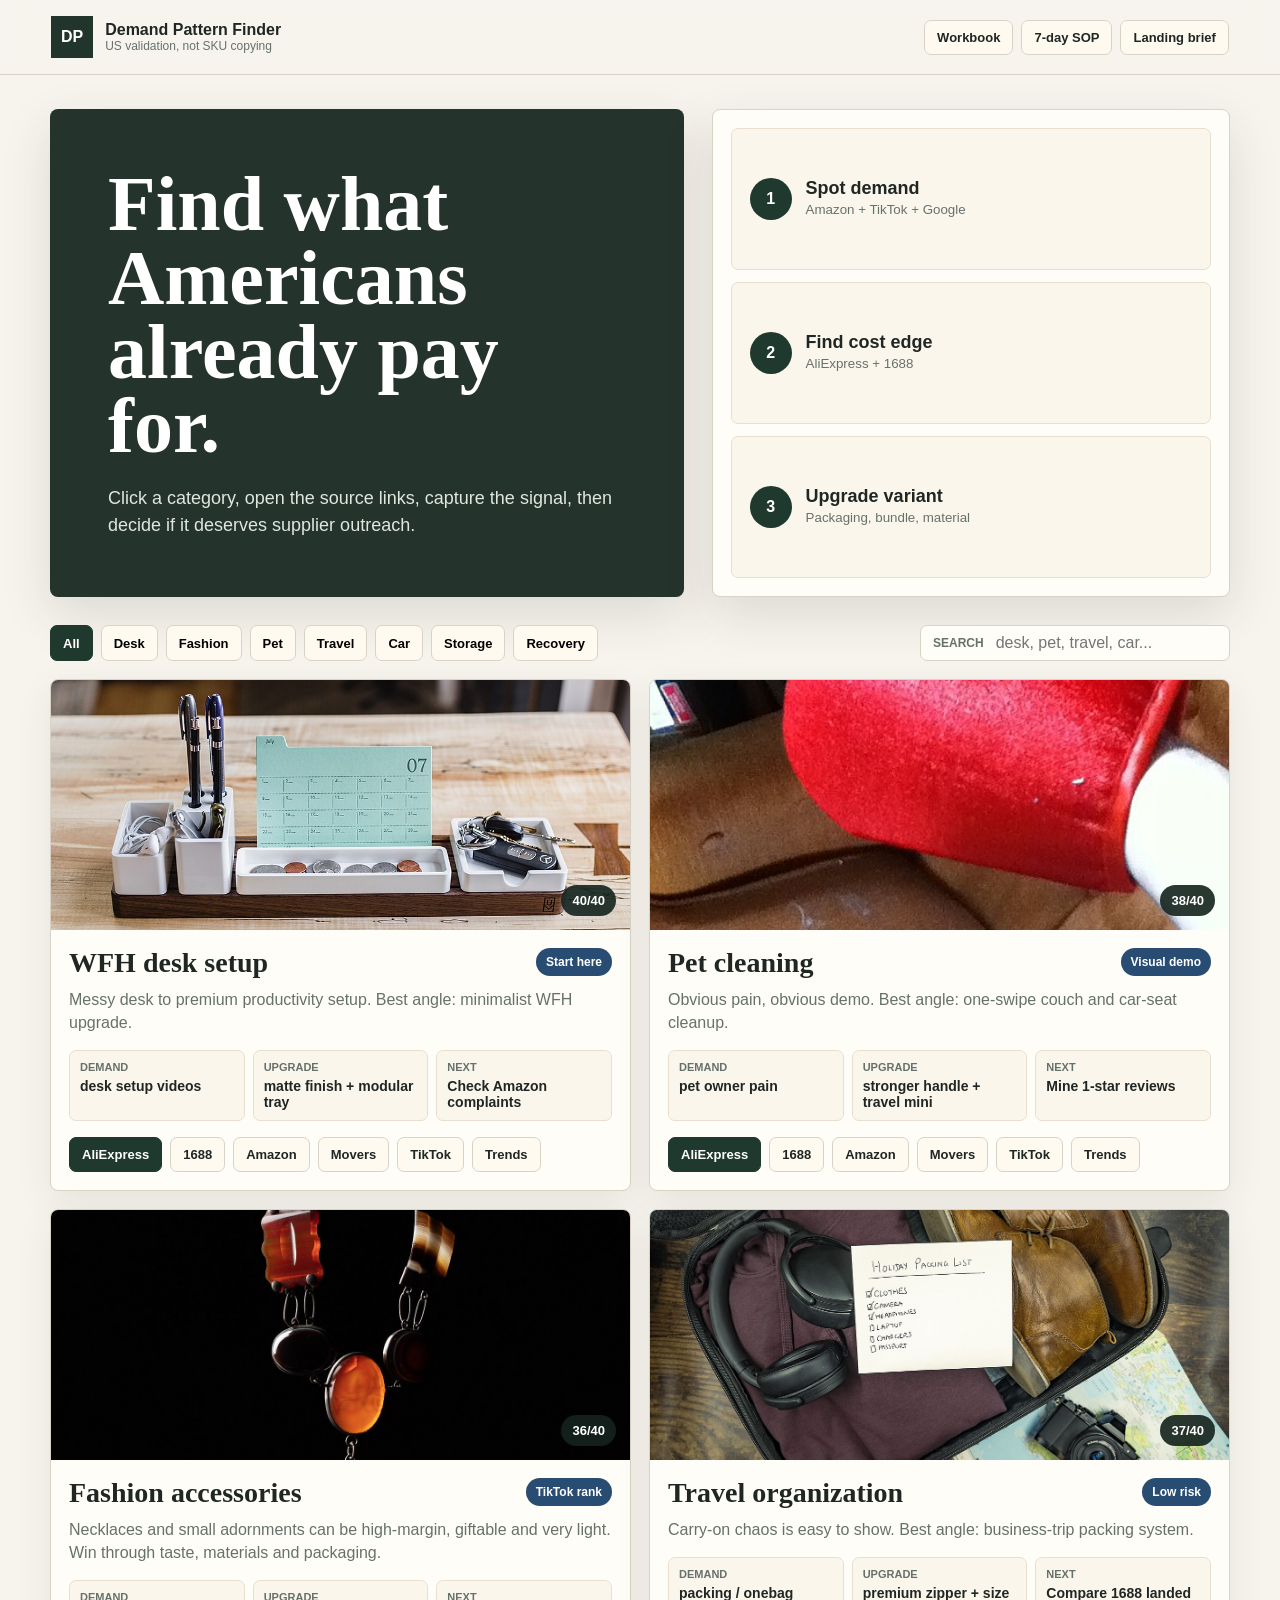
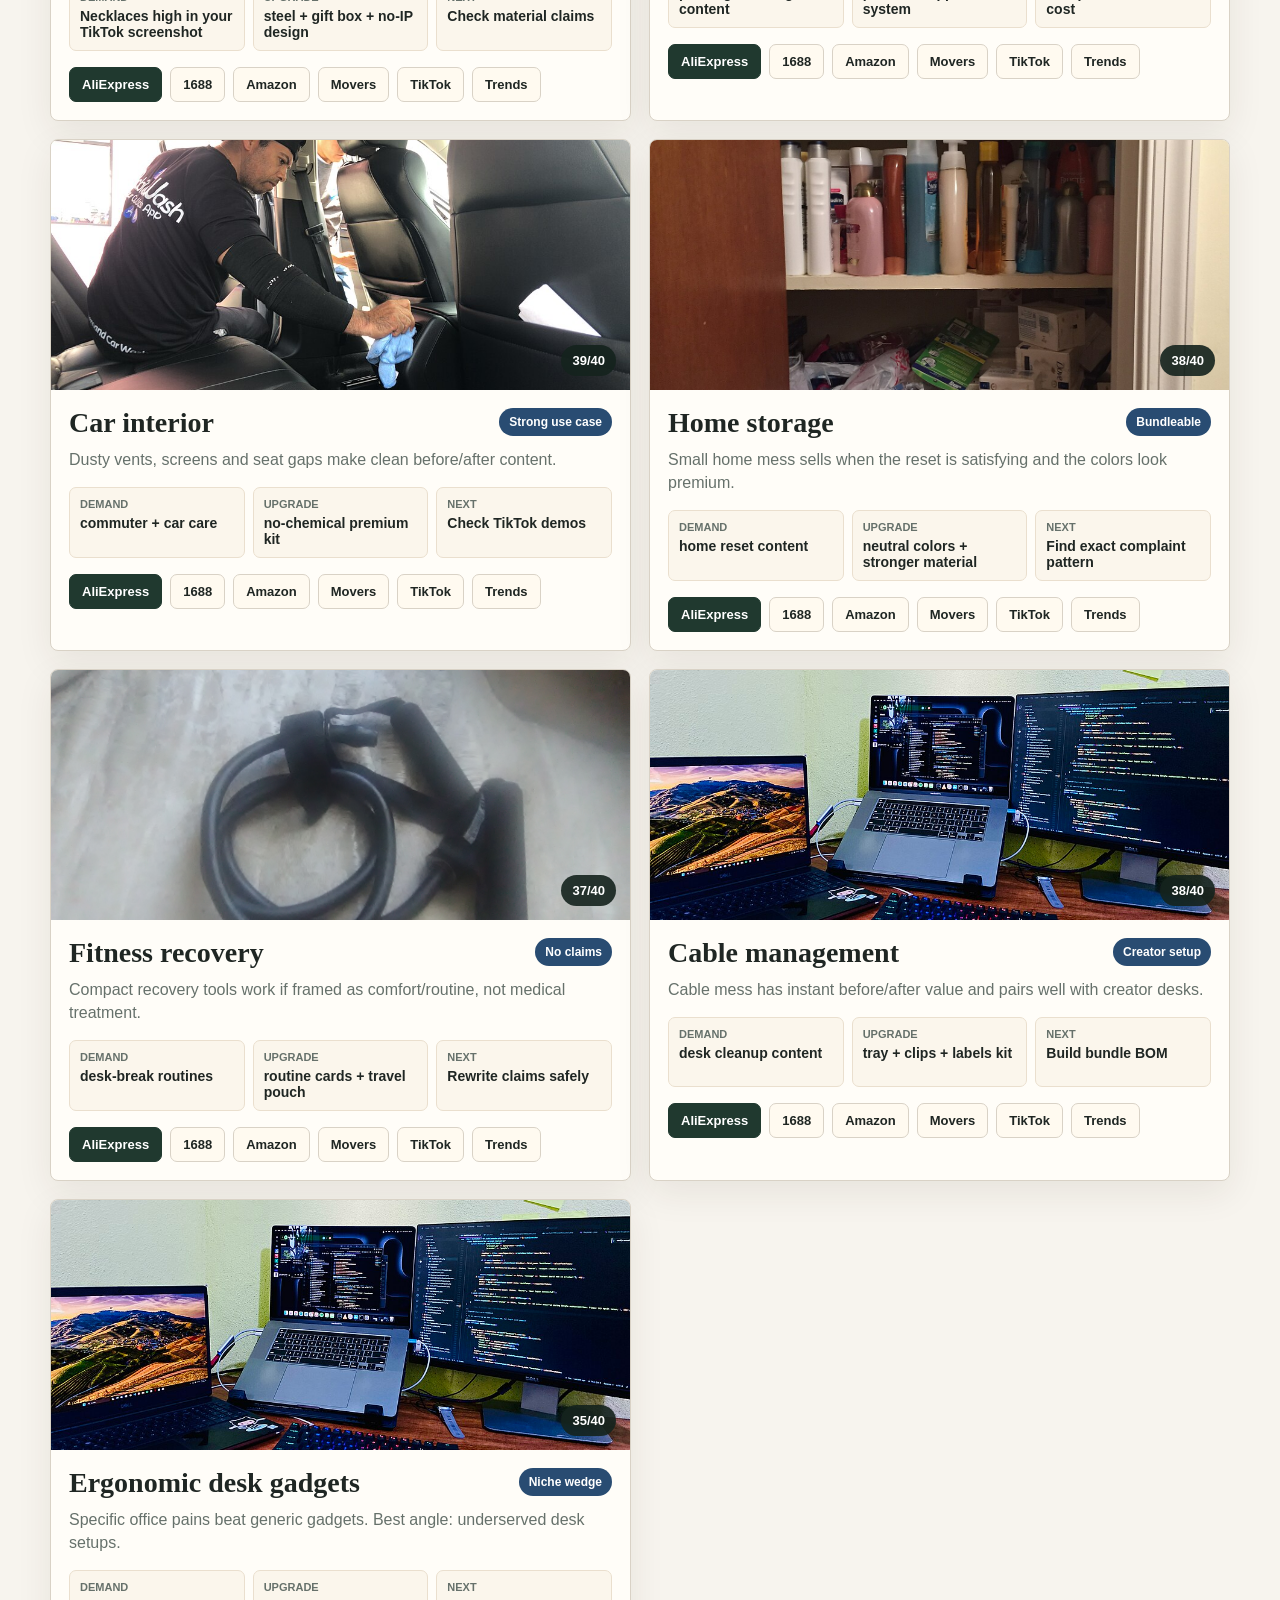
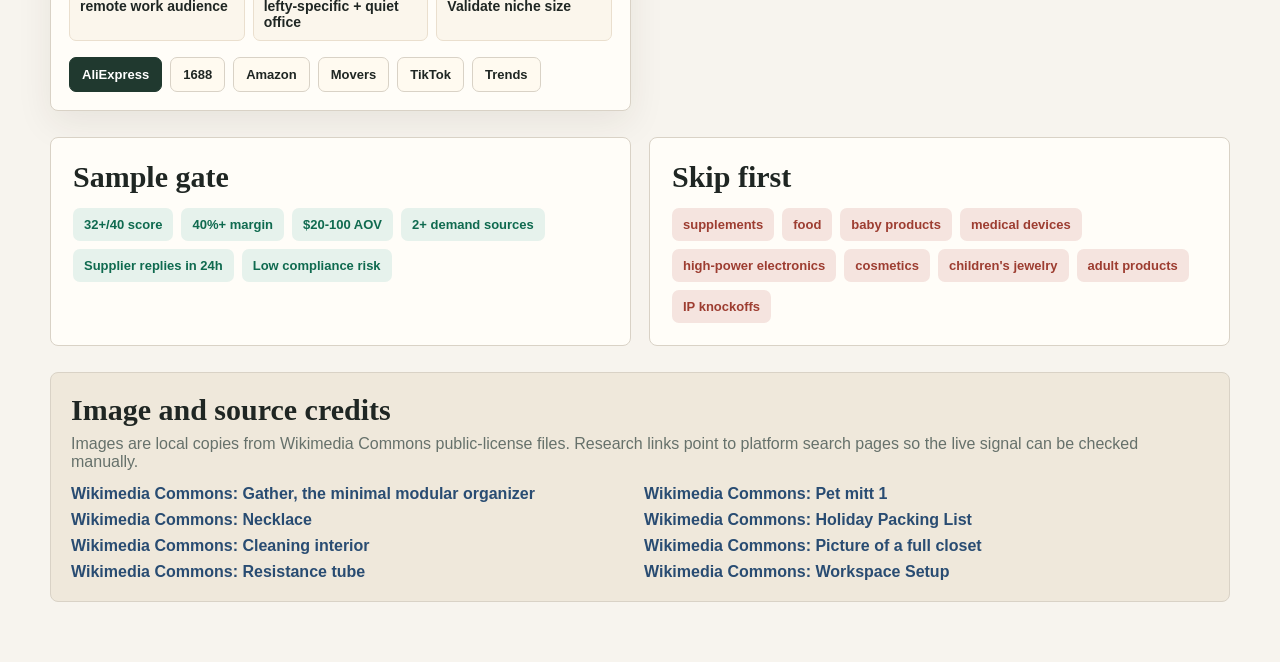
==== visual_index.html @ a7ba9d0c "Build demand pattern finder" ====
<!doctype html>
<html lang="en">
  <head>
    <meta charset="utf-8" />
    <meta name="viewport" content="width=device-width, initial-scale=1" />
    <title>US Demand Pattern Finder</title>
    <link rel="icon" href="./favicon.svg" />
    <link rel="stylesheet" href="./visual_index.css" />
  </head>
  <body>
    <header class="topbar">
      <a class="brand" href="#top" aria-label="US Demand Pattern Finder">
        <span class="brand-mark">DP</span>
        <span>
          <strong>Demand Pattern Finder</strong>
          <small>US validation, not SKU copying</small>
        </span>
      </a>
      <nav class="nav">
        <a href="./us_demand_pattern_validation.xlsx">Workbook</a>
        <a href="./validation_sop.md">7-day SOP</a>
        <a href="./landing_page_and_ads_brief.md">Landing brief</a>
      </nav>
    </header>

    <main id="top">
      <section class="hero">
        <div class="hero-copy">
          <h1>Find what Americans already pay for.</h1>
          <p>Click a category, open the source links, capture the signal, then decide if it deserves supplier outreach.</p>
        </div>
        <div class="hero-panel" aria-label="Three-step workflow">
          <div>
            <span>1</span>
            <strong>Spot demand</strong>
            <small>Amazon + TikTok + Google</small>
          </div>
          <div>
            <span>2</span>
            <strong>Find cost edge</strong>
            <small>AliExpress + 1688</small>
          </div>
          <div>
            <span>3</span>
            <strong>Upgrade variant</strong>
            <small>Packaging, bundle, material</small>
          </div>
        </div>
      </section>

      <section class="controls" aria-label="Category controls">
        <div class="filter-row" id="filters"></div>
        <label class="search-box">
          <span>Search</span>
          <input id="searchInput" type="search" placeholder="desk, pet, travel, car..." />
        </label>
      </section>

      <section class="category-grid" id="categoryGrid" aria-live="polite"></section>

      <section class="split">
        <article class="decision-card">
          <h2>Sample gate</h2>
          <div class="gate-grid">
            <span>32+/40 score</span>
            <span>40%+ margin</span>
            <span>$20-100 AOV</span>
            <span>2+ demand sources</span>
            <span>Supplier replies in 24h</span>
            <span>Low compliance risk</span>
          </div>
        </article>
        <article class="decision-card avoid">
          <h2>Skip first</h2>
          <div class="avoid-list">
            <span>supplements</span>
            <span>food</span>
            <span>baby products</span>
            <span>medical devices</span>
            <span>high-power electronics</span>
            <span>cosmetics</span>
            <span>children's jewelry</span>
            <span>adult products</span>
            <span>IP knockoffs</span>
          </div>
        </article>
      </section>

      <section class="credits">
        <h2>Image and source credits</h2>
        <p>Images are local copies from Wikimedia Commons public-license files. Research links point to platform search pages so the live signal can be checked manually.</p>
        <div id="creditList"></div>
      </section>
    </main>

    <script src="./visual_index.js"></script>
  </body>
</html>
---- visual_index.css ----
:root {
  --bg: #f7f4ee;
  --ink: #1f2623;
  --muted: #66716b;
  --line: #d9d2c6;
  --card: #fffdf8;
  --green: #0f6a4f;
  --blue: #294c72;
  --gold: #c6812c;
  --red: #9d3d31;
  --shadow: 0 18px 50px rgba(45, 37, 24, 0.13);
  font-family: "Avenir Next", "Gill Sans", "Trebuchet MS", sans-serif;
}

* {
  box-sizing: border-box;
}

body {
  margin: 0;
  background: var(--bg);
  color: var(--ink);
}

a {
  color: inherit;
  text-decoration: none;
}

.topbar {
  z-index: 10;
  display: flex;
  align-items: center;
  justify-content: space-between;
  gap: 24px;
  padding: 16px clamp(18px, 4vw, 52px);
  background: rgba(247, 244, 238, 0.92);
  border-bottom: 1px solid var(--line);
  backdrop-filter: blur(14px);
}

.brand {
  display: inline-flex;
  align-items: center;
  gap: 12px;
}

.brand-mark {
  display: grid;
  width: 42px;
  height: 42px;
  place-items: center;
  border: 1px solid #21352d;
  background: #21352d;
  color: #fff;
  font-weight: 800;
  letter-spacing: 0;
}

.brand strong,
.brand small {
  display: block;
}

.brand small {
  color: var(--muted);
  font-size: 12px;
}

.nav {
  display: flex;
  flex-wrap: wrap;
  gap: 8px;
}

.nav a,
.source-link,
.filter-btn {
  border: 1px solid var(--line);
  background: #fffaf0;
  border-radius: 7px;
  padding: 9px 12px;
  font-size: 13px;
  font-weight: 700;
  transition: transform 150ms ease, border-color 150ms ease, background 150ms ease;
}

.nav a:hover,
.source-link:hover,
.filter-btn:hover {
  transform: translateY(-1px);
  border-color: #8d7f69;
  background: #fff4dc;
}

main {
  width: min(1180px, calc(100vw - 32px));
  margin: 0 auto;
  padding: 34px 0 60px;
}

.hero {
  display: grid;
  grid-template-columns: minmax(0, 1.1fr) minmax(320px, 0.9fr);
  gap: 28px;
  align-items: stretch;
  min-height: 310px;
}

.hero-copy {
  display: flex;
  flex-direction: column;
  justify-content: center;
  padding: clamp(28px, 5vw, 58px);
  background: #24332c;
  color: #fff;
  border-radius: 8px;
  box-shadow: var(--shadow);
}

h1,
h2,
h3,
p {
  margin: 0;
}

h1 {
  max-width: 760px;
  font-family: Georgia, "Times New Roman", serif;
  font-size: clamp(42px, 7vw, 78px);
  line-height: 0.95;
  font-weight: 600;
}

.hero-copy p {
  max-width: 520px;
  margin-top: 22px;
  color: #dfe7df;
  font-size: 18px;
  line-height: 1.5;
}

.hero-panel {
  display: grid;
  gap: 12px;
  padding: 18px;
  background: #fffdf8;
  border: 1px solid var(--line);
  border-radius: 8px;
  box-shadow: var(--shadow);
}

.hero-panel div {
  display: grid;
  grid-template-columns: 42px 1fr;
  column-gap: 14px;
  align-content: center;
  padding: 18px;
  border: 1px solid #eadfce;
  background: #fbf6ec;
  border-radius: 7px;
}

.hero-panel span {
  grid-row: span 2;
  display: grid;
  place-items: center;
  width: 42px;
  height: 42px;
  border-radius: 50%;
  background: #20392f;
  color: #fff;
  font-weight: 800;
}

.hero-panel strong {
  font-size: 18px;
}

.hero-panel small {
  color: var(--muted);
}

.controls {
  display: grid;
  grid-template-columns: 1fr minmax(230px, 310px);
  gap: 14px;
  margin: 28px 0 18px;
}

.filter-row {
  display: flex;
  flex-wrap: wrap;
  gap: 8px;
}

.filter-btn {
  cursor: pointer;
}

.filter-btn.active {
  border-color: #20392f;
  background: #20392f;
  color: #fff;
}

.search-box {
  display: grid;
  grid-template-columns: auto 1fr;
  align-items: center;
  gap: 10px;
  padding: 7px 12px;
  border: 1px solid var(--line);
  background: #fffdf8;
  border-radius: 7px;
}

.search-box span {
  color: var(--muted);
  font-size: 12px;
  font-weight: 800;
  text-transform: uppercase;
}

.search-box input {
  width: 100%;
  border: 0;
  outline: 0;
  background: transparent;
  color: var(--ink);
  font: inherit;
}

.category-grid {
  display: grid;
  grid-template-columns: repeat(2, minmax(0, 1fr));
  gap: 18px;
}

.category-card {
  overflow: hidden;
  border: 1px solid var(--line);
  border-radius: 8px;
  background: var(--card);
  box-shadow: 0 12px 36px rgba(45, 37, 24, 0.08);
}

.category-image {
  position: relative;
  height: 250px;
  background: #ddd3c3;
}

.category-image img {
  width: 100%;
  height: 100%;
  object-fit: cover;
  display: block;
}

.score-pill {
  position: absolute;
  right: 14px;
  bottom: 14px;
  padding: 8px 11px;
  border-radius: 999px;
  background: rgba(20, 35, 29, 0.9);
  color: #fff;
  font-size: 13px;
  font-weight: 800;
}

.category-body {
  padding: 18px;
}

.category-topline {
  display: flex;
  justify-content: space-between;
  gap: 12px;
  align-items: start;
}

.category-body h2 {
  font-family: Georgia, "Times New Roman", serif;
  font-size: 28px;
  line-height: 1.05;
}

.category-tag {
  flex: 0 0 auto;
  color: #fff;
  background: var(--blue);
  border-radius: 999px;
  padding: 7px 10px;
  font-size: 12px;
  font-weight: 800;
}

.one-liner {
  margin-top: 10px;
  color: var(--muted);
  line-height: 1.45;
}

.mini-grid {
  display: grid;
  grid-template-columns: repeat(3, 1fr);
  gap: 8px;
  margin-top: 16px;
}

.mini {
  padding: 10px;
  min-height: 70px;
  border: 1px solid #eadfce;
  background: #fbf6ec;
  border-radius: 7px;
}

.mini small {
  display: block;
  color: var(--muted);
  font-size: 11px;
  font-weight: 800;
  text-transform: uppercase;
}

.mini strong {
  display: block;
  margin-top: 5px;
  font-size: 14px;
  line-height: 1.15;
}

.source-links {
  display: flex;
  flex-wrap: wrap;
  gap: 8px;
  margin-top: 16px;
}

.source-link.primary {
  background: #20392f;
  color: #fff;
  border-color: #20392f;
}

.split {
  display: grid;
  grid-template-columns: 1fr 1fr;
  gap: 18px;
  margin-top: 26px;
}

.decision-card {
  padding: 22px;
  border: 1px solid var(--line);
  border-radius: 8px;
  background: #fffdf8;
}

.decision-card h2,
.credits h2 {
  font-family: Georgia, "Times New Roman", serif;
  font-size: 30px;
}

.gate-grid,
.avoid-list {
  display: flex;
  flex-wrap: wrap;
  gap: 8px;
  margin-top: 14px;
}

.gate-grid span,
.avoid-list span {
  padding: 9px 11px;
  border-radius: 7px;
  font-weight: 800;
  font-size: 13px;
}

.gate-grid span {
  background: #e6f2ec;
  color: var(--green);
}

.avoid-list span {
  background: #f5e4df;
  color: var(--red);
}

.credits {
  margin-top: 26px;
  padding: 20px;
  border: 1px solid var(--line);
  border-radius: 8px;
  background: #efe8db;
}

.credits p {
  margin-top: 8px;
  color: var(--muted);
}

#creditList {
  display: grid;
  grid-template-columns: repeat(2, minmax(0, 1fr));
  gap: 8px;
  margin-top: 14px;
}

#creditList a {
  color: var(--blue);
  font-weight: 800;
}

.empty-state {
  grid-column: 1 / -1;
  padding: 30px;
  border: 1px dashed #b7aa97;
  border-radius: 8px;
  background: #fffdf8;
  color: var(--muted);
}

@media (max-width: 860px) {
  .topbar,
  .controls,
  .hero,
  .split,
  .category-grid,
  #creditList {
    grid-template-columns: 1fr;
  }

  .topbar {
    align-items: flex-start;
  }

  .hero-panel {
    min-width: 0;
  }

  .category-image {
    height: 210px;
  }

  .mini-grid {
    grid-template-columns: 1fr;
  }
}
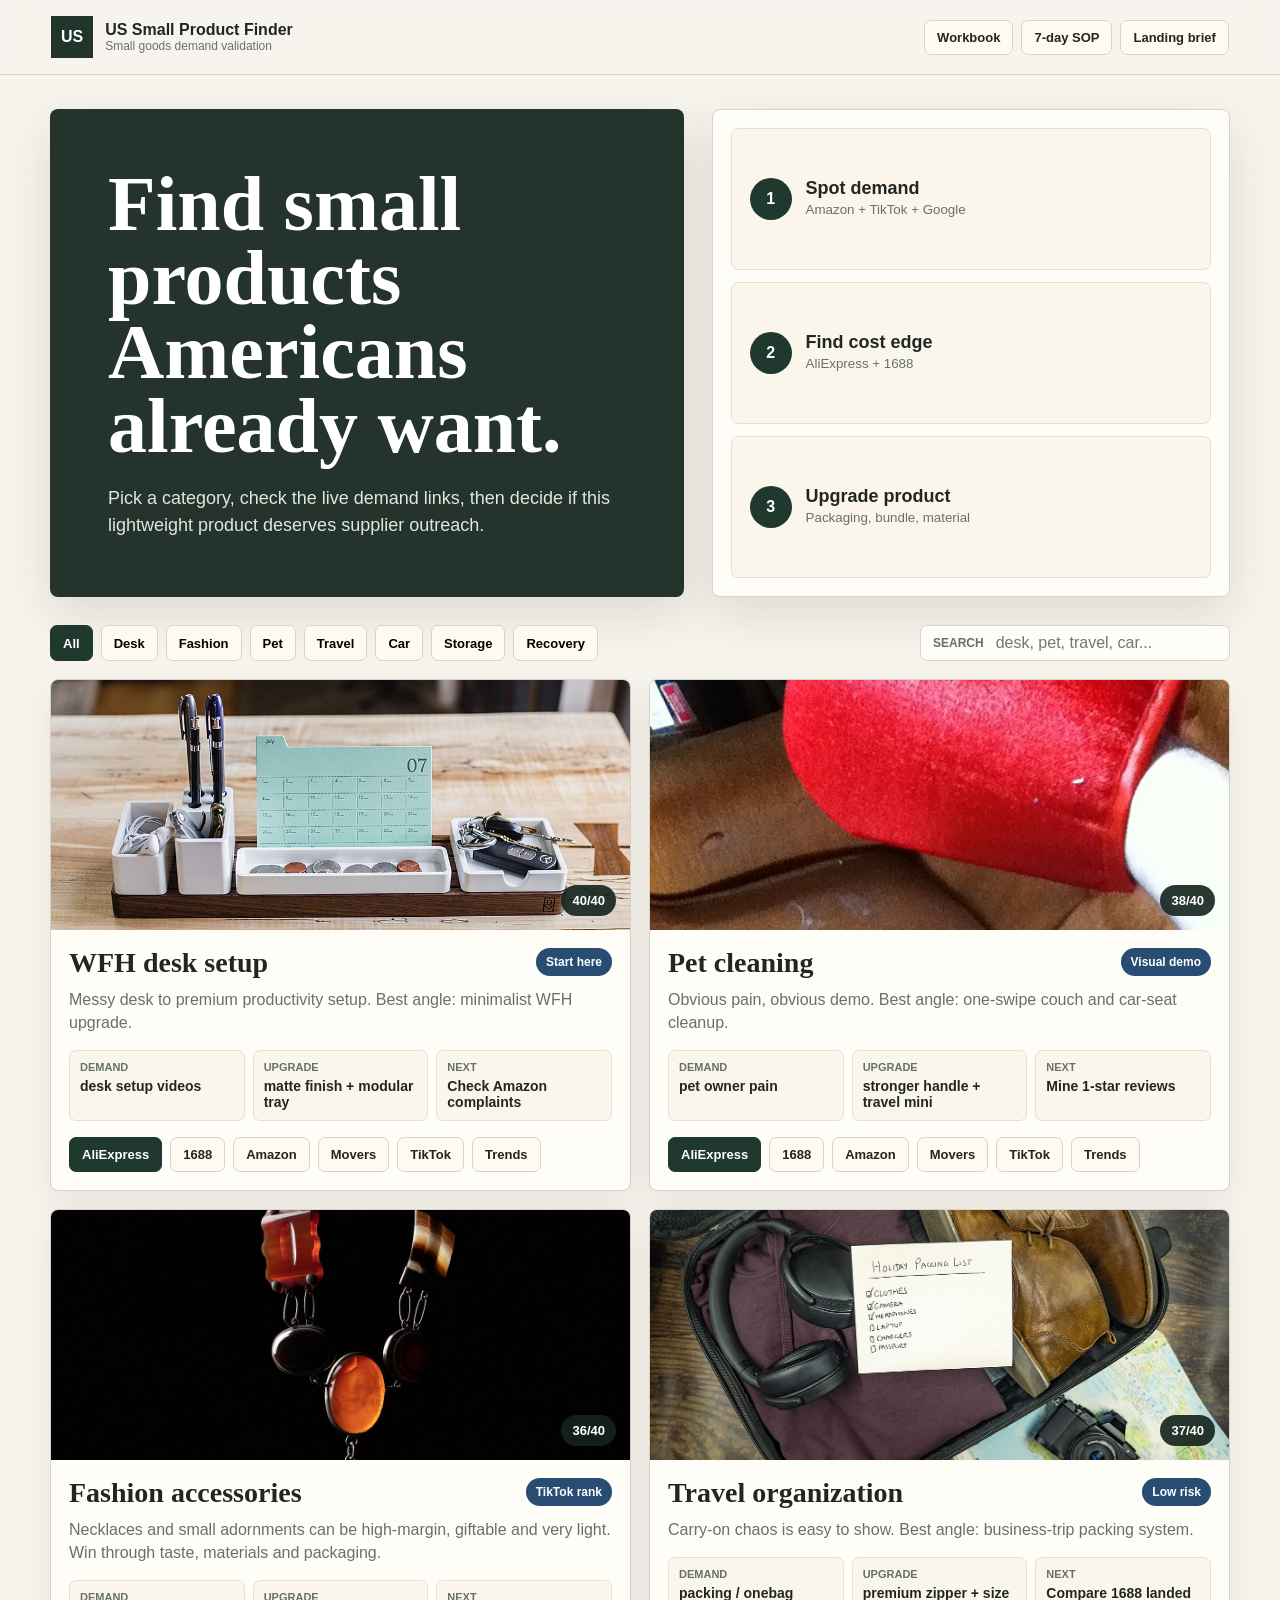
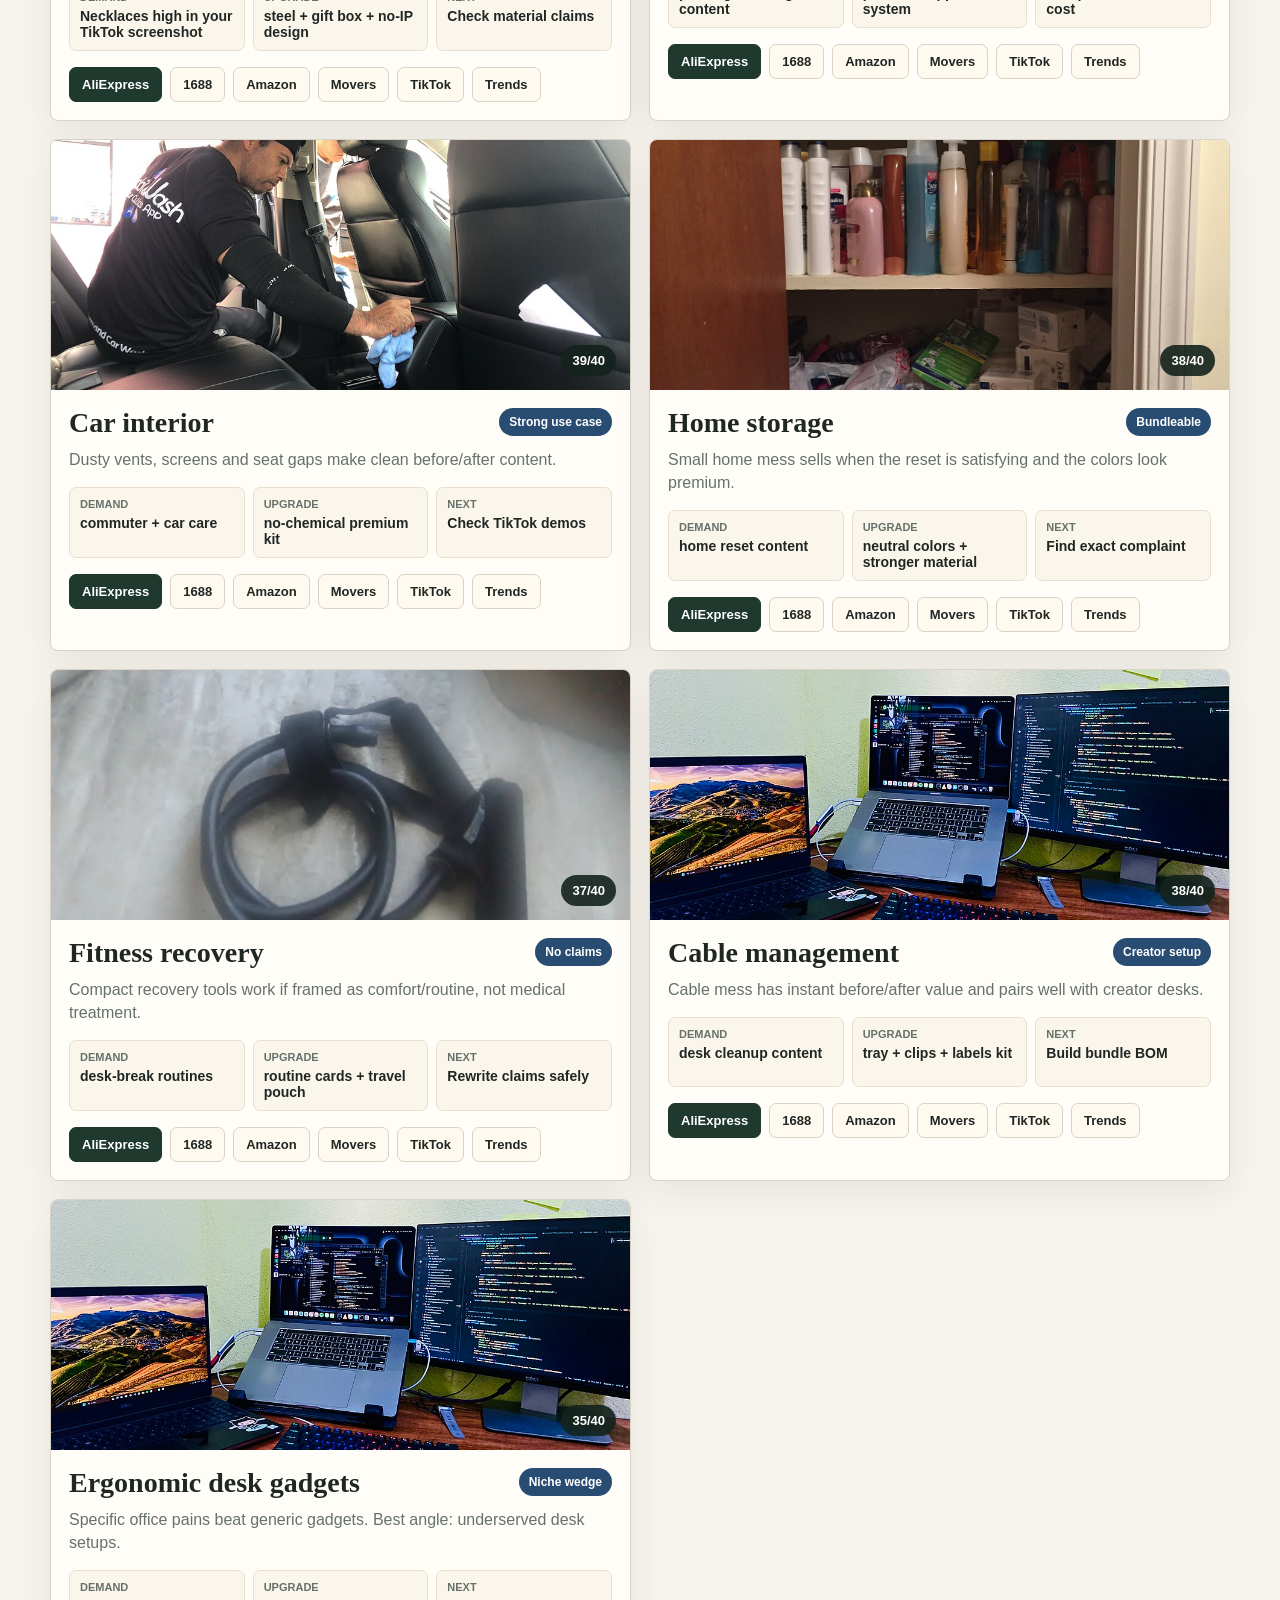
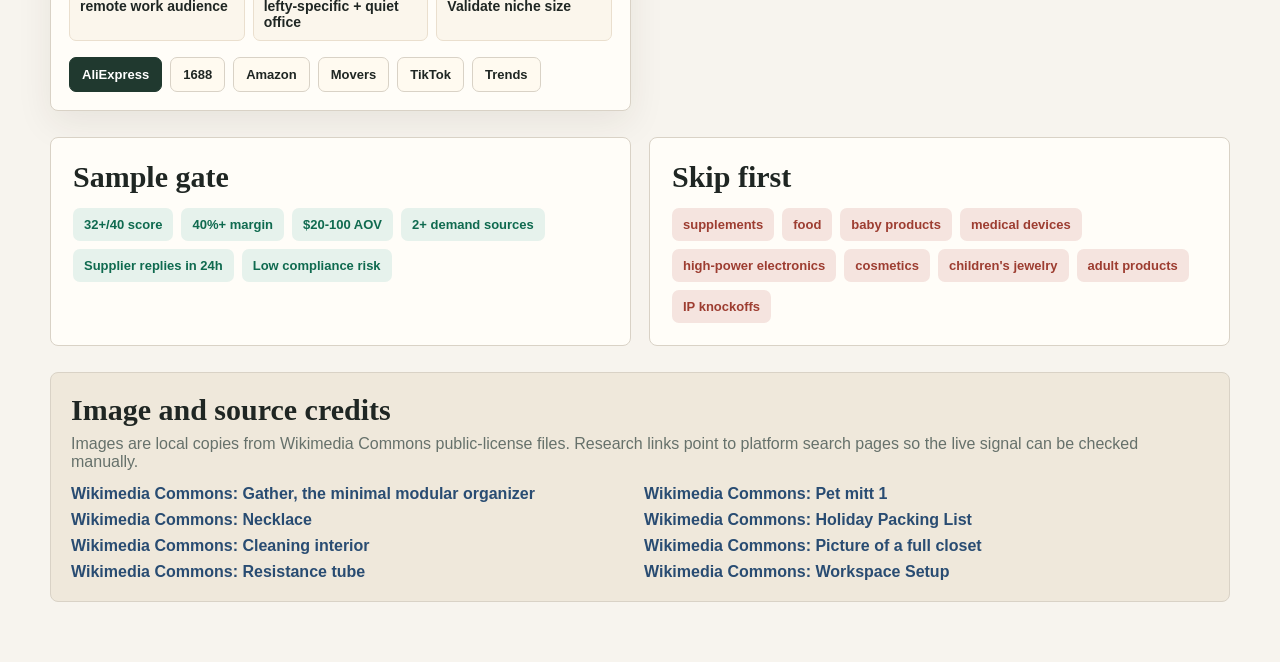
==== commit 506a402e: "Rename for small product demand finder" ====
--- a/visual_index.html
+++ b/visual_index.html
@@ -3,21 +3,21 @@
   <head>
     <meta charset="utf-8" />
     <meta name="viewport" content="width=device-width, initial-scale=1" />
-    <title>US Demand Pattern Finder</title>
+    <title>US Small Product Demand Finder</title>
     <link rel="icon" href="./favicon.svg" />
     <link rel="stylesheet" href="./visual_index.css" />
   </head>
   <body>
     <header class="topbar">
-      <a class="brand" href="#top" aria-label="US Demand Pattern Finder">
-        <span class="brand-mark">DP</span>
+      <a class="brand" href="#top" aria-label="US Small Product Demand Finder">
+        <span class="brand-mark">US</span>
         <span>
-          <strong>Demand Pattern Finder</strong>
-          <small>US validation, not SKU copying</small>
+          <strong>US Small Product Finder</strong>
+          <small>Small goods demand validation</small>
         </span>
       </a>
       <nav class="nav">
-        <a href="./us_demand_pattern_validation.xlsx">Workbook</a>
+        <a href="./us_small_product_demand_finder.xlsx">Workbook</a>
         <a href="./validation_sop.md">7-day SOP</a>
         <a href="./landing_page_and_ads_brief.md">Landing brief</a>
       </nav>
@@ -26,8 +26,8 @@
     <main id="top">
       <section class="hero">
         <div class="hero-copy">
-          <h1>Find what Americans already pay for.</h1>
-          <p>Click a category, open the source links, capture the signal, then decide if it deserves supplier outreach.</p>
+          <h1>Find small products Americans already want.</h1>
+          <p>Pick a category, check the live demand links, then decide if this lightweight product deserves supplier outreach.</p>
         </div>
         <div class="hero-panel" aria-label="Three-step workflow">
           <div>
@@ -42,7 +42,7 @@
           </div>
           <div>
             <span>3</span>
-            <strong>Upgrade variant</strong>
+            <strong>Upgrade product</strong>
             <small>Packaging, bundle, material</small>
           </div>
         </div>
